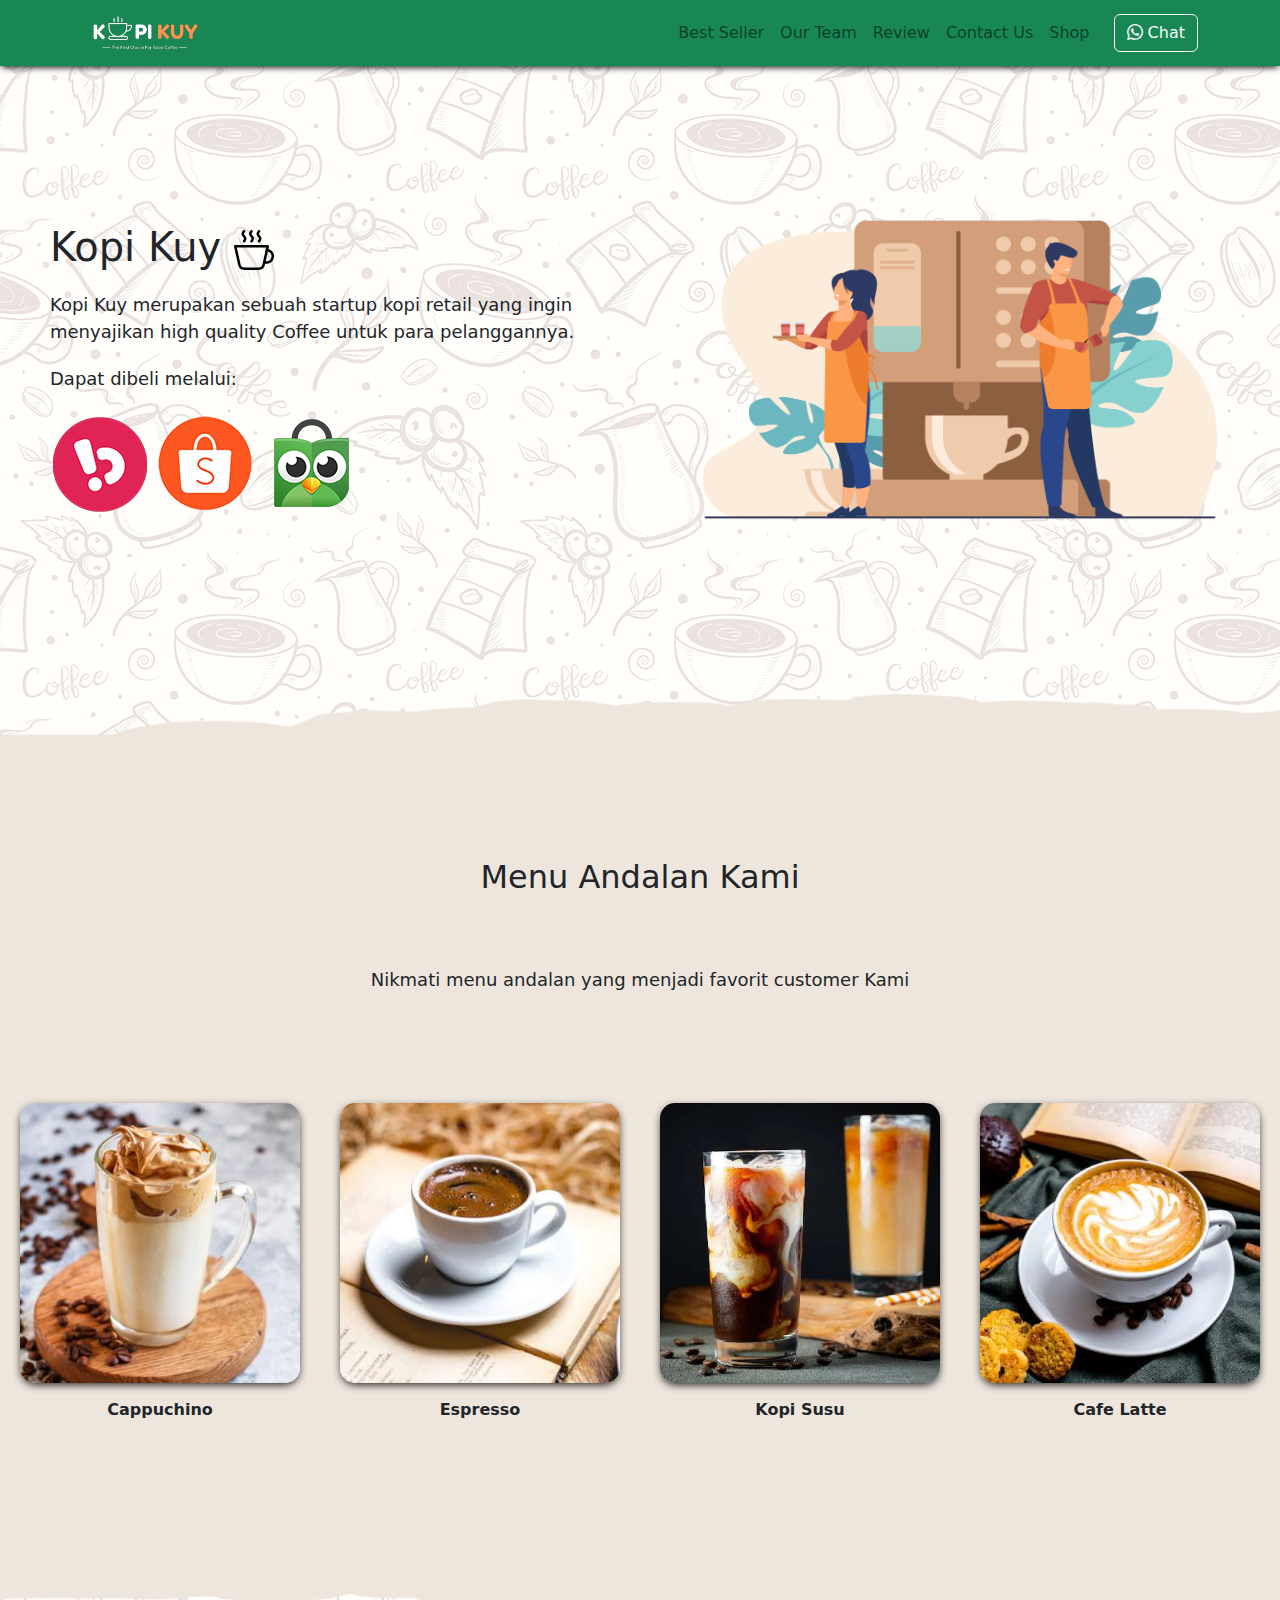
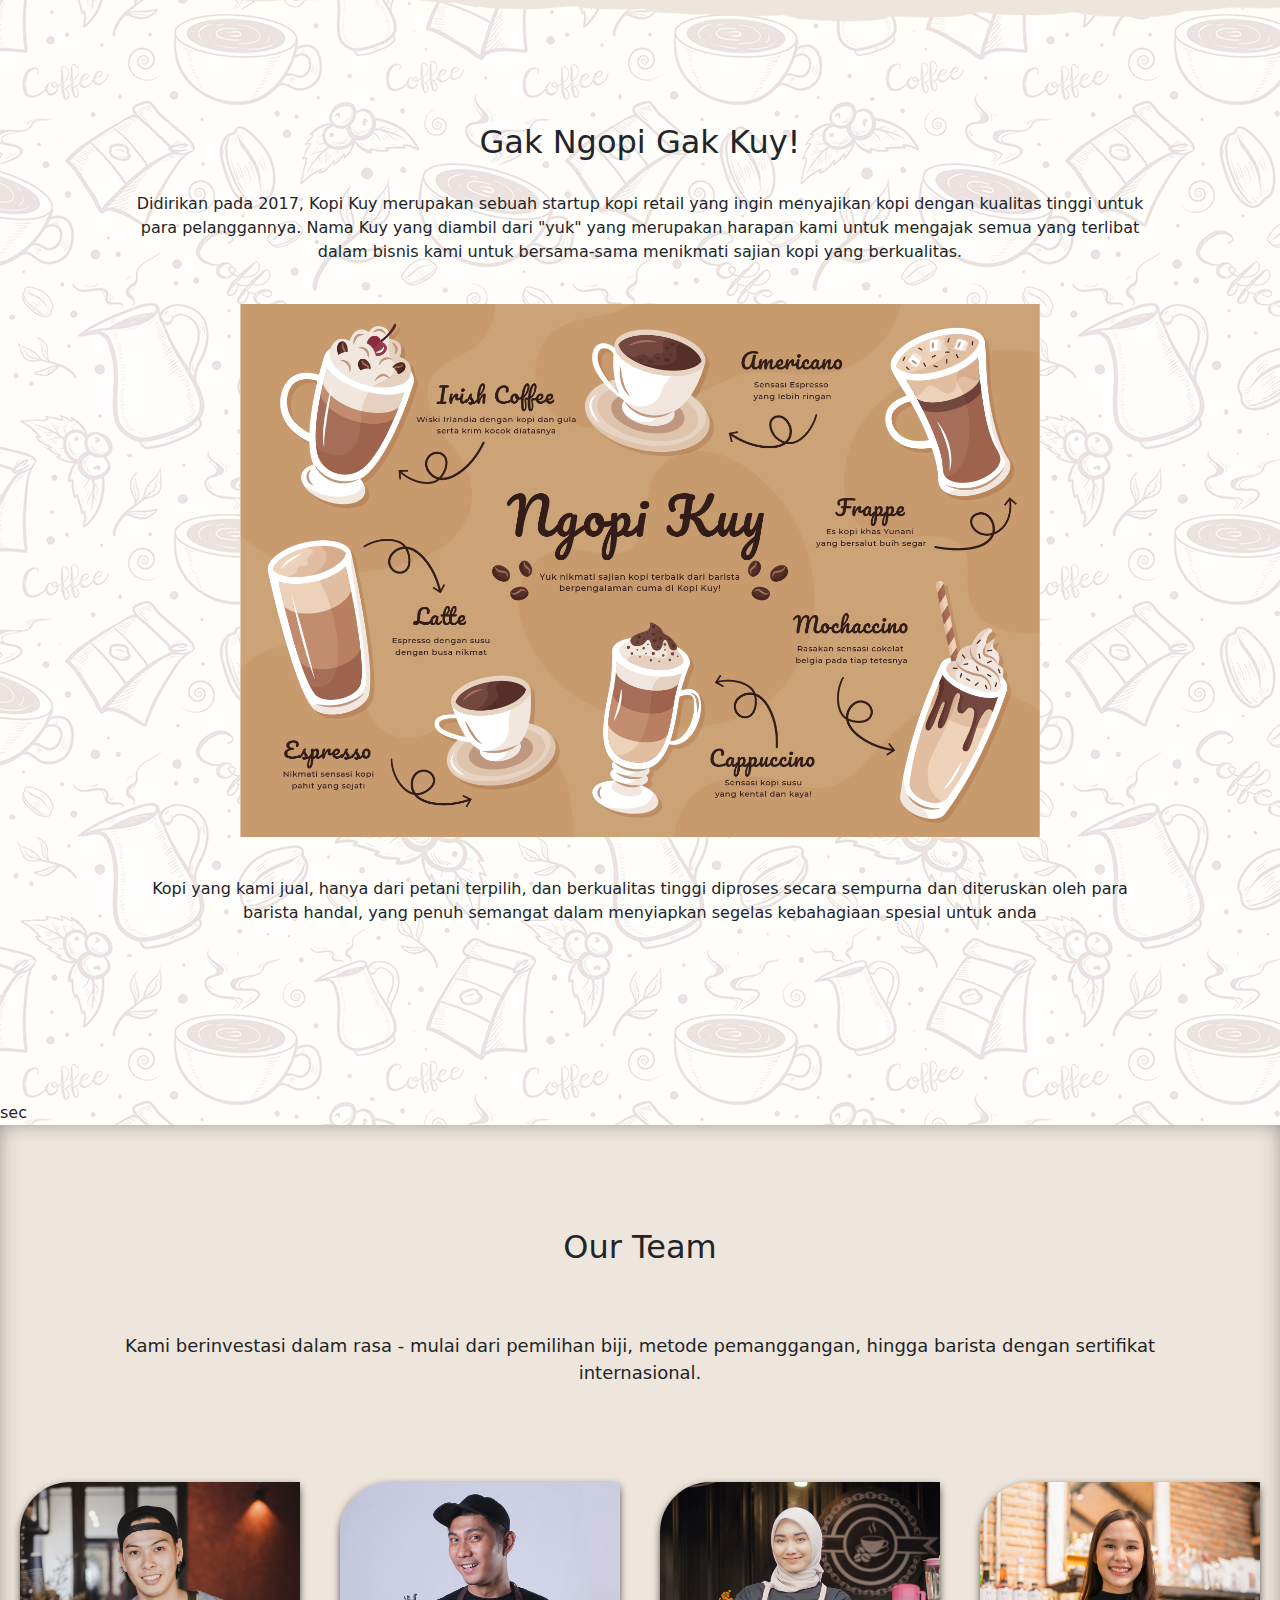
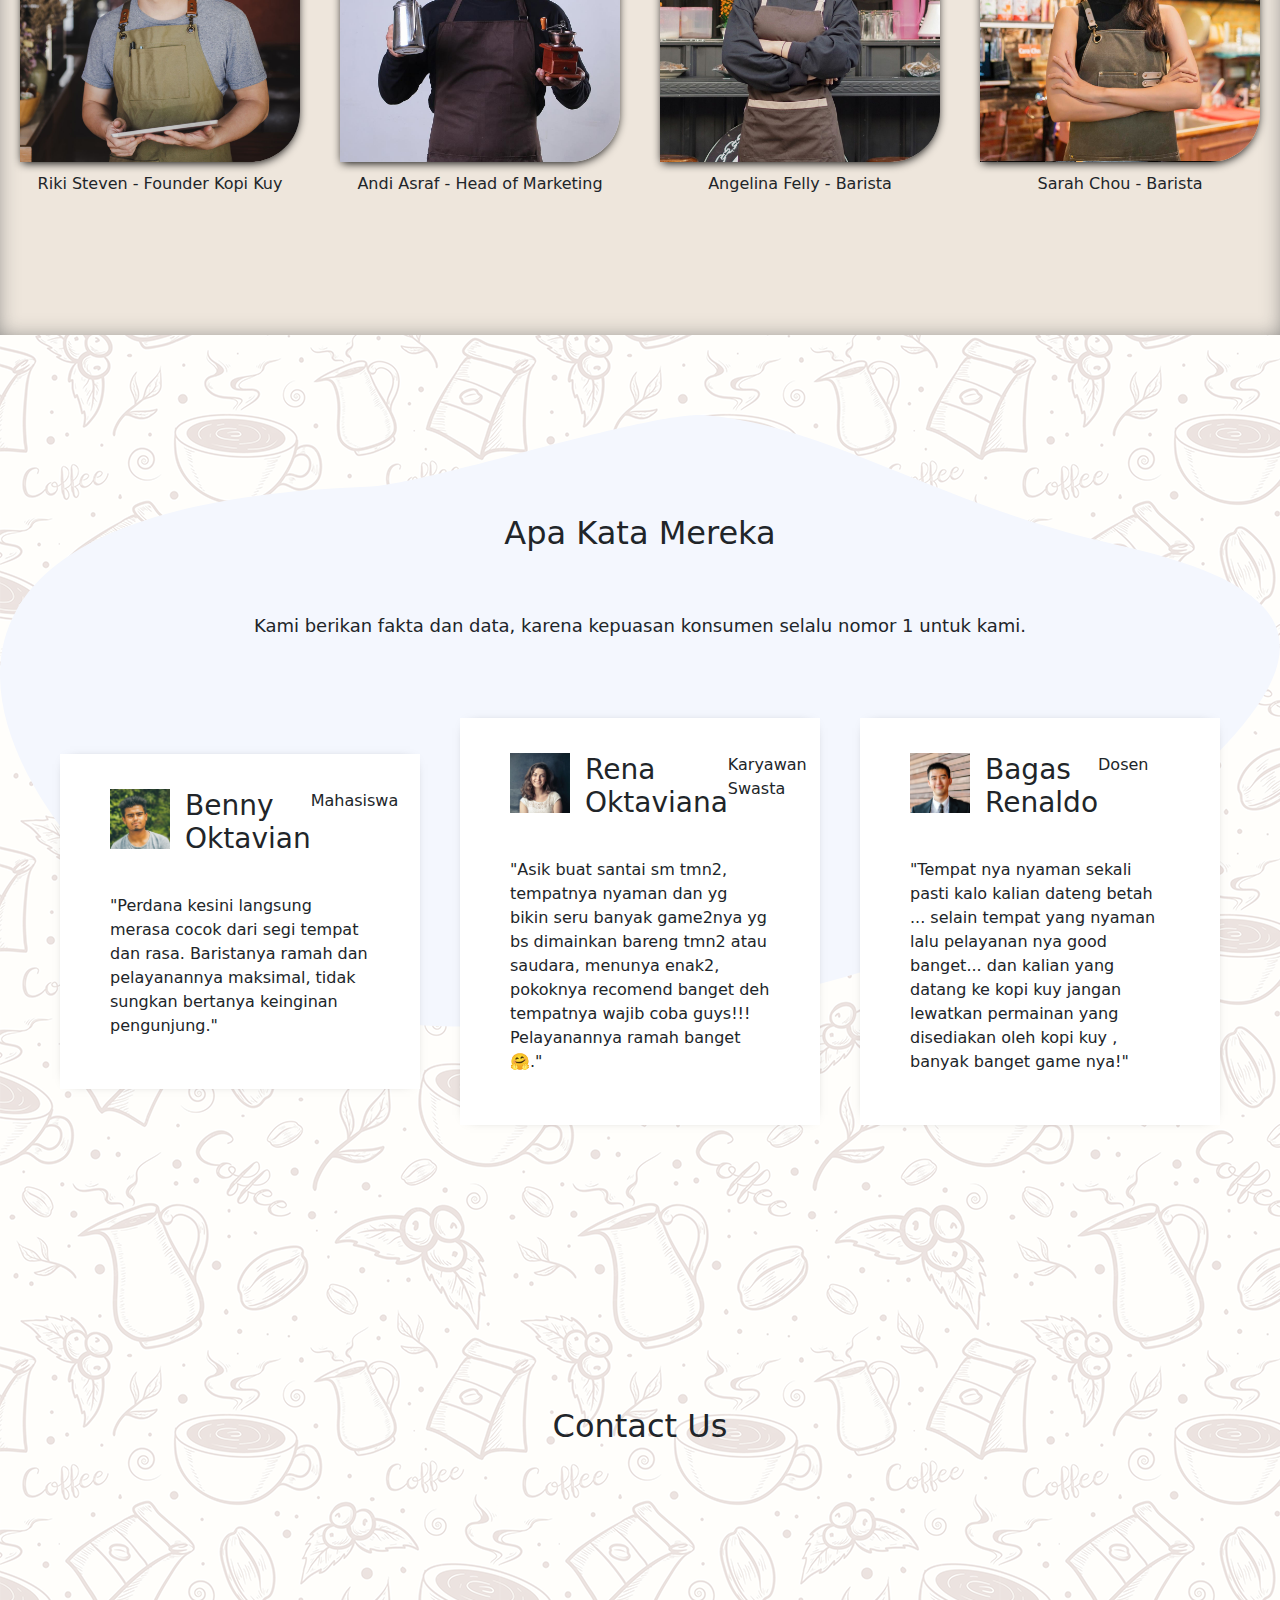
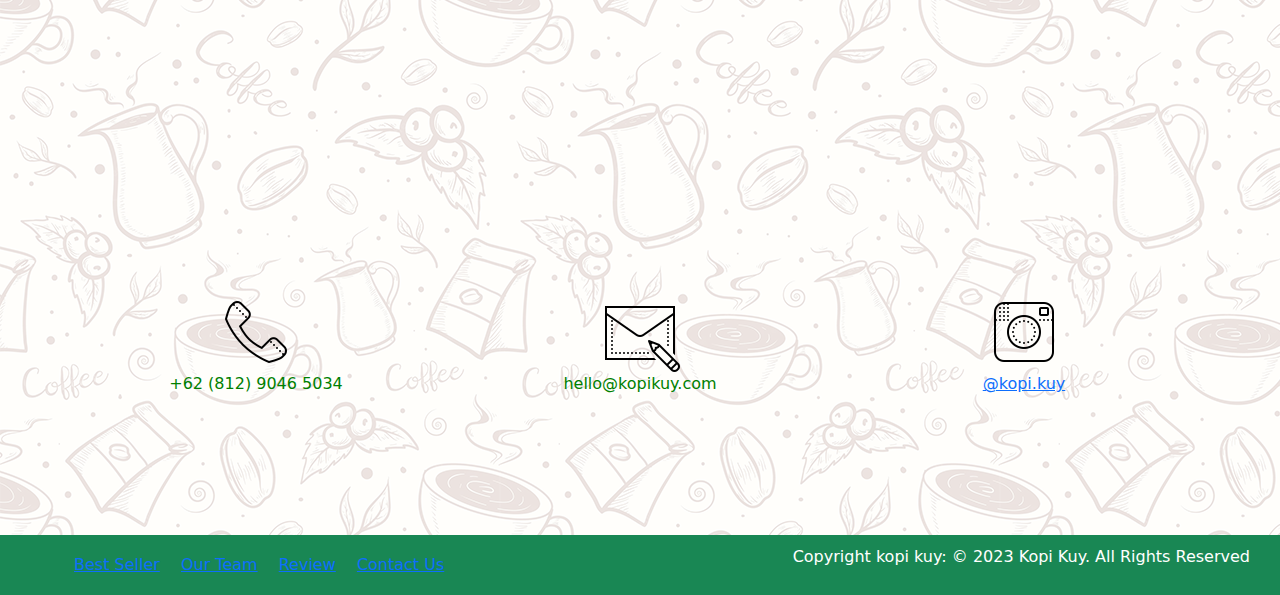
==== index.html @ a67fbbf8 "Add files via upload" ====
<!DOCTYPE html>
<html lang="id">

<head>
    <meta charset="UTF-8">
    <meta http-equiv="X-UA-Compatible" content="IE=edge">
    <meta name="viewport" content="width=device-width, initial-scale=1.0">
    <link rel="shortcut icon" href="images/favicon.ico" type="image/x-icon">
    <title>Website Kopi Kuy</title>
    <link rel="stylesheet" href="css/style.css">
    <link rel="shortcut icon" href="images/favicon.ico" type="image/x-icon">
    <link rel="stylesheet" href="vendor/bootstrap/bootstrap.min.css">
    <link rel="stylesheet" href="vendor/bootstrap/bootstrap-icons.css">
    <script src="vendor/bootstrap/bootstrap.bundle.min.js"></script>
    <script src="js/jquery-3.6.3.min.js"></script>
    <style>
        /* tulis kode CSS internal di bawah sini */
        section {
            min-height: 90vh;
        }

        /* Batas Akhir penulisan kode CSS internal */
    </style>
</head>

<body>
    <nav class="navbar navbar-success bg-success navbar-expand-lg bisadicopy">
        <div class="container">
          <a class="navbar-brand" href="index.html">
            <img src="images/logo/logo_kuy.png" height="40" alt="image">
          </a>
          <button class="navbar-toggler" type="button" data-bs-toggle="collapse" data-bs-target="#navbarNav11" aria-controls="navbarNav11" aria-expanded="false" aria-label="Toggle navigation">
            <span class="navbar-toggler-icon"></span>
          </button>
          <div class="collapse navbar-collapse" id="navbarNav11">
            <ul class="navbar-nav ms-auto">
              <li class="nav-item ">
                <a class="nav-link" href="index.html#best-seller">Best Seller</a>
              </li>
              <li class="nav-item">
                <a class="nav-link" href="index.html#our-team">Our Team</a>
              </li>
              <li class="nav-item">
                <a class="nav-link" href="index.html#review">Review</a>
              </li>
              <li class="nav-item">
                <a class="nav-link" href="index.html#contact-us">Contact Us</a>
              </li>
              <li class="nav-item">
                <a class="nav-link" href="produk.html">Shop</a>
              </li>

            </ul>
            <a class="btn btn-outline-light ms-md-3" href="https://wa.me/6281290465033"><i class="bi bi-whatsapp"></i>  Chat</a>
          </div>
        </div>
      </nav>
  

    <!-- Tulis Kode HTML / <header> Setelah baris di bawah ini (baris 28) -->

       
 <header>
            <div class="kiri">
                <h1>
                   Kopi Kuy  <img src="images/icon/icon_kopi.svg" alt="">
                </h1>
                <p>
                    Kopi Kuy merupakan sebuah startup kopi retail yang ingin menyajikan 
                    high quality Coffee untuk para pelanggannya.
                </p>
                <p>
                    Dapat dibeli melalui:
                </p>
                <div class="olsop">
                    <img src="images/logo/logo_bukalapak.png" alt="">
                    <img src="images/logo/logo_shopee.png" alt="">
                    <img src=" images/logo/logo_tokopedia.png" alt="">

                </div>
            </div>
            <div class="kanan">
                <img src="images/header/header4.png" alt="">
            </div>
               </header>

     <section class="best-seller" id="best-seller">
                <h2>
                    Menu Andalan Kami
                </h2>
                <p>
                    Nikmati menu andalan yang menjadi favorit customer Kami
                </p>
                <div class="produk">
                    <img src="images/produk/product_capuchino.jpg" alt="">
                    <p>Cappuchino</p>
                </div>
                <div class="produk">
                    <img src="images/produk/product_espresso.jpg" alt="">
                    <p>Espresso</p>
                </div>
                <div class="produk">
                    <img src="images/produk/product_kopi_susu.jpg" alt="">
                    <p>Kopi Susu</p>
                </div>
                <div class="produk">
                    <img src="images/produk/product_latte.jpg" alt="">
                    <p>Cafe Latte</p>
                </div>
            </section>
        
            <section class="about-us" id="about-us">
                <h2>
                    Gak Ngopi Gak Kuy!
                </h2>
                <p>Didirikan pada 2017, Kopi Kuy merupakan sebuah startup kopi retail 
                    yang ingin menyajikan kopi dengan kualitas tinggi untuk para pelanggannya. 
                    Nama Kuy yang diambil dari "yuk" yang merupakan harapan kami untuk mengajak semua 
                    yang terlibat dalam bisnis kami untuk bersama-sama menikmati sajian kopi yang berkualitas.
                

                </p>
                <img src="images/about-us/aset_kopi_jumbo.png" alt="">
                <p> Kopi yang kami jual, hanya dari petani terpilih, dan berkualitas tinggi diproses 
                    secara sempurna dan diteruskan oleh para barista handal, yang penuh semangat 
                    dalam menyiapkan segelas kebahagiaan spesial untuk anda
                </p>
            </section>
        sec
            <section class="our-team" id="our-team">
                <h2>Our Team</h2>
                <p>Kami berinvestasi dalam rasa - mulai dari pemilihan biji, metode pemanggangan, 
                    hingga barista dengan sertifikat internasional.
                </p>
                
                <div class="team">
                    <img src="images/team/team1.jpg" alt="">
                    <p>
                        Riki Steven - Founder Kopi Kuy
                    </p>
                </div>
                <div class="team">
                    <img src="images/team/team2.jpg" alt="">
                    <p>Andi Asraf - Head of Marketing</p>
                </div>
                <div class="team">
                    <img src="images/team/team3.jpg" alt="">
                    <p>Angelina Felly - Barista</p>
                </div>
                <div class="team">
                    <img src="images/team/team4.jpg" alt="">
                    <p>Sarah Chou - Barista</p>
                </div>
            </section>
            <section class="review" id="review">
                <h2>Apa Kata Mereka</h2>
                <p>
                    Kami berikan fakta dan data, karena kepuasan konsumen selalu nomor 1 untuk kami.
                </p>
                <div class="testimoni">
                    <img src="images/customer/customer1.jpg" alt="">
               
                    <div class="profile">
                    <h3>Benny Oktavian
                    </h3>
                    <p>Mahasiswa </p>
                   
                </div>
                <p>
                    "Perdana kesini langsung merasa cocok dari segi tempat dan rasa. 
                    Baristanya ramah dan pelayanannya maksimal, tidak sungkan bertanya keinginan pengunjung."
                </p>
            </div>
                <div class="testimoni">
                    <img src="images/customer/customer2.jpg" alt="">
                <div class="profile">
                    <h3>Rena Oktaviana
                    </h3>
                    <p> Karyawan Swasta</p>

                </div>
                <p>
                    "Asik buat santai sm tmn2, tempatnya nyaman dan yg bikin seru banyak game2nya yg bs dimainkan bareng tmn2 atau saudara, 
                    menunya enak2, pokoknya recomend banget deh tempatnya wajib coba guys!!! Pelayanannya ramah banget 🤗."
                </p>
                </div>
                <div class="testimoni">
                    <img src="images/customer/customer3.jpg" alt="">
               
                    <div class="profile">
                    <h3>Bagas Renaldo
                     </h3>
                     <p>   Dosen</p>
                    
                </div>
                <p>
                    "Tempat nya nyaman sekali pasti kalo kalian dateng betah ... 
                    selain tempat yang nyaman lalu pelayanan nya good banget...
                    dan kalian yang datang ke kopi kuy jangan lewatkan permainan yang disediakan oleh kopi kuy , 
                    banyak banget game nya!"
                </p>
                </div>
            </section>
        
            <section class="contact-us" id="contact-us">
                <h2>Contact Us</h2>
                
            <iframe src="https://www.google.com/maps/embed?pb=!1m14!1m8!1m3!1d7932.741866032694!2d106.668581!3d-6.214715!3m2!1i1024!2i768!4f13.1!3m3!1m2!1s0x2e69f9912c7f297b%3A0xe5a3a671dae861ab!2sKopi%20kuy!5e0!3m2!1sid!2sid!4v1680617229460!5m2!1sid!2sid" allowfullscreen="" loading="lazy" referrerpolicy="no-referrer-when-downgrade"></iframe>
            <div class="kontak">
           <a href="tel:+6281290465034">
            <img src="images/icon/icon_phone.png" alt=""></a>
            <p>+62 (812) 9046 5034</p>
            </div>
            <div class="kontak">   
                <a href="mailto:hello@kopikuy.com">
                <img src="images/icon/icon_mail.png" alt="">
            </a>
            <p>hello@kopikuy.com
            </p>
            </div> 
            <div class="kontak">
                <a href="https://www.instagram.com/kopi.kuy">
                    <img src="images/icon/icon_instagram.png" alt="">
                    <p> @kopi.kuy </p>
            </div>
            </section>
        
            <footer>
                <div class="navigasi">
                    <a href="#best-seller">Best Seller</a>
                    <a href="#our-team">Our Team</a>
                    <a href="#review">Review</a>
                    <a href="#contact-us">Contact Us</a>
               </div>
                <p>Copyright kopi kuy: © 2023 Kopi Kuy. All Rights Reserved</p>
            </footer>
        </body>
        </html>

    <!--
        Kode HTML tidak boleh lewat dari batas ini
        Pastikan setiap section di tutup
        misalnya kode <section class="best-seller"> harus ada
        di bawah kode </header> (perhatikan ada garis miringnya
        dan setiap section harus setelah kode </section>
        jangan menulis <section> di dalam <section>
    -->
</body>

</html>
---- css/style.css ----
/* Kode * di bawah ini untuk mereset tampilan setiap web browser supaya seragam */

* {
   box-sizing: border-box;
   margin: 0;
   padding: 0;
}

html {
   /* scroll-behavior: smooth agar scroll ketika klik pada navigasi menjadi halus */
   scroll-behavior: smooth;
}

/* 
Kode di bawah ini untuk mengatur nav sampai footer agar memiliki tampilan flexibel
selengkapnya akan di bahas di hari ke 3
*/

nav,
header,
section,
footer {
   /* 
      display: flex memiliki pengaturan yang dapat mengatur agar elemen
      di dalamnya memiliki ukuran yang fleksibel
      digunakan saat ada elemen yang isinya lebih dari satu kolom
   */
   display: flex;
   /* 
      align-items: center mengatur elemen di dalamnya rata tengah vertikal
   */
   align-items: center;

   /* 
      justify-content: center mengatur elemen di dalamnya rata tengah horizontal
   */
   justify-content: center;

   /* 
      flex-wrap: wrap mengatur agar jika lebar elemen berlebih, maka elemen
      akan otomatis diletakan di baris baru (tidak dipaksakan di satu baris)
   */
   flex-wrap: wrap;
}



/* 
Kode @font-face untuk menginstall font ke dalam Website 
src adalah untuk lokasi fontnya, font dapat di cari di website https://fonts.google.com/
dengan memberi nama family, maka kita mendaftarkan font tersebut ke dalam website
*/

@font-face {
   src: url(../fonts/poppins.woff2);
   font-family: 'Poppins';
}

body {
   /* 
   mendaftarkan semua teks pada body menjadi family Poppins 
   kenapa pada body? karena elemen body membungkus semua elemen dari nav section sampai footer
   */
   font-family: 'Poppins';
}

/*
Misalnya ada font dari google yang bernama Irish Grover yang berada di:
https://fonts.gstatic.com/s/irishgrover/v23/buExpoi6YtLz2QW7LA4flVgv__RP.woff2

maka bisa coba copy kode berikut untuk menginstall font tadi:

@font-face {
  font-family: 'Irish Grover';
  font-style: normal;
  font-weight: 400;
  src: url(https://fonts.gstatic.com/s/irishgrover/v23/buExpoi6YtLz2QW7LA4flVgv__RP.woff2) format('woff2');
}

Jika kode di atas sudah di copy
Nanti pada element yang ingin menggunakan font Irish Grover Tadi, tinggal diganti font-familynya
misal mau mengganti h1 dan h2 maka kodenya sebagai berikut:

h1,h2 {
   font-family: 'Irish Grover';
}

*/


a {
   /* menghilangkan garis bawah pada link */
   text-decoration: none;

   /* 
   color: adalah untuk mengganti warna tulisan.
   color:unset digunakan pada a untuk menghilangkan warna bawaan pada link (biasanya warna biru) 
   */
   color: unset;
}

h2 {
   /* mengatur ukuran huruf ke 34 pixel */
   font-size: 34px;
}

h3 {
   /* mengatur ukuran huruf ke 1.2rem */
   font-size: 1.2rem;
}

h1,
h2,
h3 {
   /* mengatur tebal huruf bisa bold, normal*/
   font-weight: bold;
}

img {
   /* 
      kode max-width artinya lebar maksimal
      mengatur agar semua elemen img memiliki lebar maksimal 100% agar
      besar gambar tidak melebihi layar ataupun elemen pembungkus
   */
   max-width: 100%;
}

/* Navigasi */

nav {
   /* 
   background-color mengatur warna latar belakang 
   untuk pengguna hp, pergantian warna tidak bisa seperti vs code
   hanya dapat menggunakan warna bahasa inggris seperti: red, green, brown, purple dsb
   untuk pengguna vscode silahkan arahkan mouse ke kotak warna di bawah
   untuk mengganti warna sesuai keinginan
   */
   background-color: #198754;

   /* box-shadow membuat efek bayangan */
   box-shadow: 0 3px 7px -2px #000;

   /* width mengatur lebar elemen. 100% agar lebarnya full dari kiri sampai kanan layar */
   width: 100%;

   /* 
   padding digunakan untuk memberi jarak ke dalam. 
   efeknya bila digunakan pada elemen yang memiliki warna latar akan membuat elemen tersebut 'gemuk'
   padding-top artinya jarak ke atas, nilai padding dapat berupa
   padding-top, padding-bottom, padding-left, padding-right
   */
   padding-top: 10px;
   padding-bottom: 10px;

   /* 
   position mengatur posisi elemen, position:fixed supaya elemen nav akan ikut menempel di atas layar
   saat kita scroll ke bawah. Jika ingin navigasi gak nempel, bisa menggunakan position:static;
   */
   position: fixed;

   /* Nilai z-index semakin besar, maka elemen akan semakin di depan */
   z-index: 500;
}

img.logo {
   /* height mengatur tinggi elemen */
   height: 40px;
   /* penjelasan margin mirip dengan padding, fungsinya untuk memberi jarak pada elemen */
   margin-left: 20px;
}

div.navigasi {
   margin-left: auto;
   margin-right: 15px;
}

nav a {
   color: #fff;
   padding-left: 8px;
   padding-right: 8px;
}

a.shop {
   margin-right: 100px;
}

a.chat {
   margin-right: 30px;
   background-color: rgb(8, 69, 8);
   color: #fff;
   padding-top: 5px;
   padding-right: 15px;
   padding-bottom: 5px;
   padding-left: 15px;
   border-radius: 10px;
}


/* 
   PERHATIKAN bahwa dalam mengatur elemen, nama elemen langsung ditulis
   sedangkan untuk mengatur class, dibutuhkan tanda titik (.) terlebih dulu
   img {} berarti seluruh elemen dengan tag img (<img src="....">), 
   sedangkan .img artinya hanya elemen dengan class img (<img class="img" src="...">) 
*/


/* HEADER */


header,
section {
   /*
    padding mengatur jarak ke dalam
    pada padding dan margin ditambahkan top / right / bottom / top 
    untuk mengatur jarak masing-masing 
   */
   padding-top: 80px;
   padding-bottom: 80px;

   /* margin mengatur jarak ke luar */
   margin-bottom: 80px;
}

/* penulisan CSS dapat digabung dengan beberapa elemen */
header div.kiri,
header div.kanan {
   /* width mengatur lebar elemen. 50% artinya setengah ukuran elemen pembungkus */
   width: 50%;
   padding: 50px;
}

header h1 {
   margin-bottom: 20px;
}

header p {
   /* font-size digunakan untuk mengatur ukuran huruf */
   font-size: 18px;
   margin-bottom: 20px;
}

div.olshop img {
   width: 40px;
   /* aspect-ratio:1 agar tinggi menyesuaikan width */
   aspect-ratio: 1;
   margin-right: 10px;
}

/* Best Seller */

section.best-seller {
   position: relative;

   /* background-color mengatur warna latar belakang elemen */
   background-color: #EEE6DC;

   /* text-align mengatur rata tulisan, bisa bernilai: left, right, center, justify */
   text-align: center;
}

/* 
terkait position, after, dan before memerlukan pemahaman mendalam
terkait layout pada CSS untuk dapat memahami secara penuh 
*/

section.best-seller::before,
section.best-seller::after {
   position: absolute;
   content: "";
   width: 100%;
   height: 76px;

   /* background-image untuk menambahkan gambar sebagai background */
   background-image: url(../images/background/garis-atas.png);

   /*background-size agar gambar latar menyesuaikan tinggi / lebar elemen */
   background-size: cover;

   top: -60px;
   left: 0;
}

section.best-seller::after {
   height: 60px;
   background-image: url(../images/background/garis-bawah.png);
   top: unset;
   bottom: -60px;
}

section.best-seller h2 {
   margin-bottom: 20px;
   width: 100%;
}

/* 
Penulisan section.best-seller > p berarti mengatur elemen p yang langsung
di bungkus oleh elemen <section class="best-seller">
aturan ini tidak berlaku untuk elemen <p> yang ada di dalam <div class="produk">
*/

section.best-seller>p {
   font-size: 18px;
   margin-bottom: 40px;
   width: 100%;
}

div.produk {
   /* 
      Penulisan padding dan margin seperti padding:20px ini penulisan singkat 
      yang berarti top, right, bottom, left nilainya sama, yaitu 20px 
   */
   padding: 20px;
   width: 25%;
}

div.produk img {
   /* transition membuat animasi transisi dari perubahan style, 0.3s berarti 0.3 detik */
   transition: all 0.3s ease;

   /* border-radius  Membuat sudut membulat */
   border-radius: 15px;

   /* box-shadow membuat efek bayangan */
   box-shadow: 0 3px 10px -2px #000;
}

/*

kode div.produk img:hover akan dijalankan saat mouse ada di atas elemen <img> yang ada
di dalam <div class="produk"> 
karena ada efek transition pada div.produk img 
maka akan menghasilkan efek animasi yang smooth

*/
div.produk img:hover {

   /* membuat transformasi, bisa berupa scale(1.05), rotate(180deg), translateY(-50px), dsb */
   transform: scale(0.9);
   border-radius: 50%;
}

div.produk p {
   margin-top: 15px;
   font-weight: bold;
}



/* About US */

section.about-us {
   /* max-width: 80%; mengatur lebar maksimal elemen tidak boleh melebihi 80% layar */
   max-width: 80%;

   /* margin-left dan margin-right auto akan membuat posisi elemen berada di tengah */
   margin-left: auto;
   margin-right: auto;
   text-align: center;
}

section.about-us h2 {
   margin-bottom: 30px;
   width: 100%;
}

section.about-us img {
   /* 
      Penulisan width: 800px dan max-width: 100% mengatur agar
      elemen memiliki lebar 800px namun tidak boleh melebihi 100% ukuran layar
   */
   width: 800px;
   max-width: 100%;
   margin: auto;
}

/*
section.about-us p:nth-child(2) berarti mengatur elemen ke 2 dengan jenis <p>
yang ada di dalam <section class="about-us">
*/

section.about-us p:nth-child(2) {
   margin-bottom: 40px;
}

section.about-us p:nth-child(4) {
   margin-top: 40px;
}


/* OUR TEAM */

section.our-team {
   background-color: #EEE6DC;
   box-shadow: inset 0px 0px 23px -6px #707070;
   text-align: center;
}

section.our-team h2 {
   margin-bottom: 20px;
   width: 100%;
}

section.our-team>p {
   margin-bottom: 30px;
   font-size: 18px;
   width: 800px;
   max-width: 90%;
   margin-left: auto;
   margin-right: auto;
   width: 100%;
}

div.team {
   width: 25%;
   padding: 20px;
}

div.team img {
   width: 100%;
   aspect-ratio: 1/1;
   object-fit: cover;
   box-shadow: 0 3px 10px -2px #000;
   border-radius: 50px 0px 50px 0px;
   margin-bottom: 10px;
}


/* REVIEW */

section.review {
   background-image: url(../images/background/bg-review.svg);
   /* 
      background-size: contain;
      membuat gambar latar belakang tidak terpotong
   */
   background-size: contain;

   /* 
      background-repeat: no-repeat;
      membuat gambar latar belakang tidak diulang (duplikat)
   */
   background-repeat: no-repeat;
   padding-left: 40px;
   padding-right: 40px;
   justify-content: space-around;
   /* align-items: stretch; membuat tinggi elemen di dalam .review .baris seragam */
   text-align: center;
}

section.review h2 {
   margin-bottom: 20px;
   width: 100%;
}

section.review>p {
   margin-bottom: 40px;
   font-size: 18px;
   width: 100%;
}

div.testimoni {
   width: 30%;
   display: flex;
   flex-wrap: wrap;
   padding: 35px 50px;
   box-shadow: 0px 0px 12px -10px #000;
   background-color: #fff;
}

div.testimoni img {
   width: 60px;
   height: 60px;
   margin-right: 15px;
   object-fit: cover;
}

div.profile {
   text-align: left;
   display: flex;
   margin-bottom: 30px;
   width: calc(100% - 75px);
}

div.profile p {
   width: 100%;
   text-align: left;
}

div.testimoni>p {
   width: 100%;
   text-align: left;
}


/* CONTACT US */
section.contact-us {
   margin-bottom: 20px;
}

section.contact-us iframe {
   width: 100%;
   height: 300px;
   border: 0;
}

div.kontak {
   width: 30%;
   /* color mengatur warna tulisan */
   color: green;
   text-align: center;
   margin-top: 50px;
}


/* FOOTER */

footer {
   background-color: #198754;
   padding-top: 15px;
   padding-bottom: 15px;
   color: #fff;
   padding-right: 40px;
   padding-left: 40px;
}

footer div.navigasi {
   margin-left: 20px;
   margin-right: auto;
}

footer div.navigasi a {
   padding: 8px;
}

/* UNTUK kode RESPONSIF hari ke 3 tulis DI BAWAH sini */
@media (max-width:600px) {
   .navigasi {
      display: none;
   }

   a.shop {
      margin-right: 10px;
      margin-left: auto;
   }

   header div.kiri,
   header div.kanan {
      width: 100%;
      padding: 20px;
      text-align: center;
   }

   div.produk,
   div.team,
   div.kontak {
      width: 50%;
   }

   div.testimoni {
      width: 100%;
      margin-bottom: 20px;
   }
}


/* Kode CSS Selesai di sini */
body {
   background-image: url(../images/background/bgkopi.png);
}
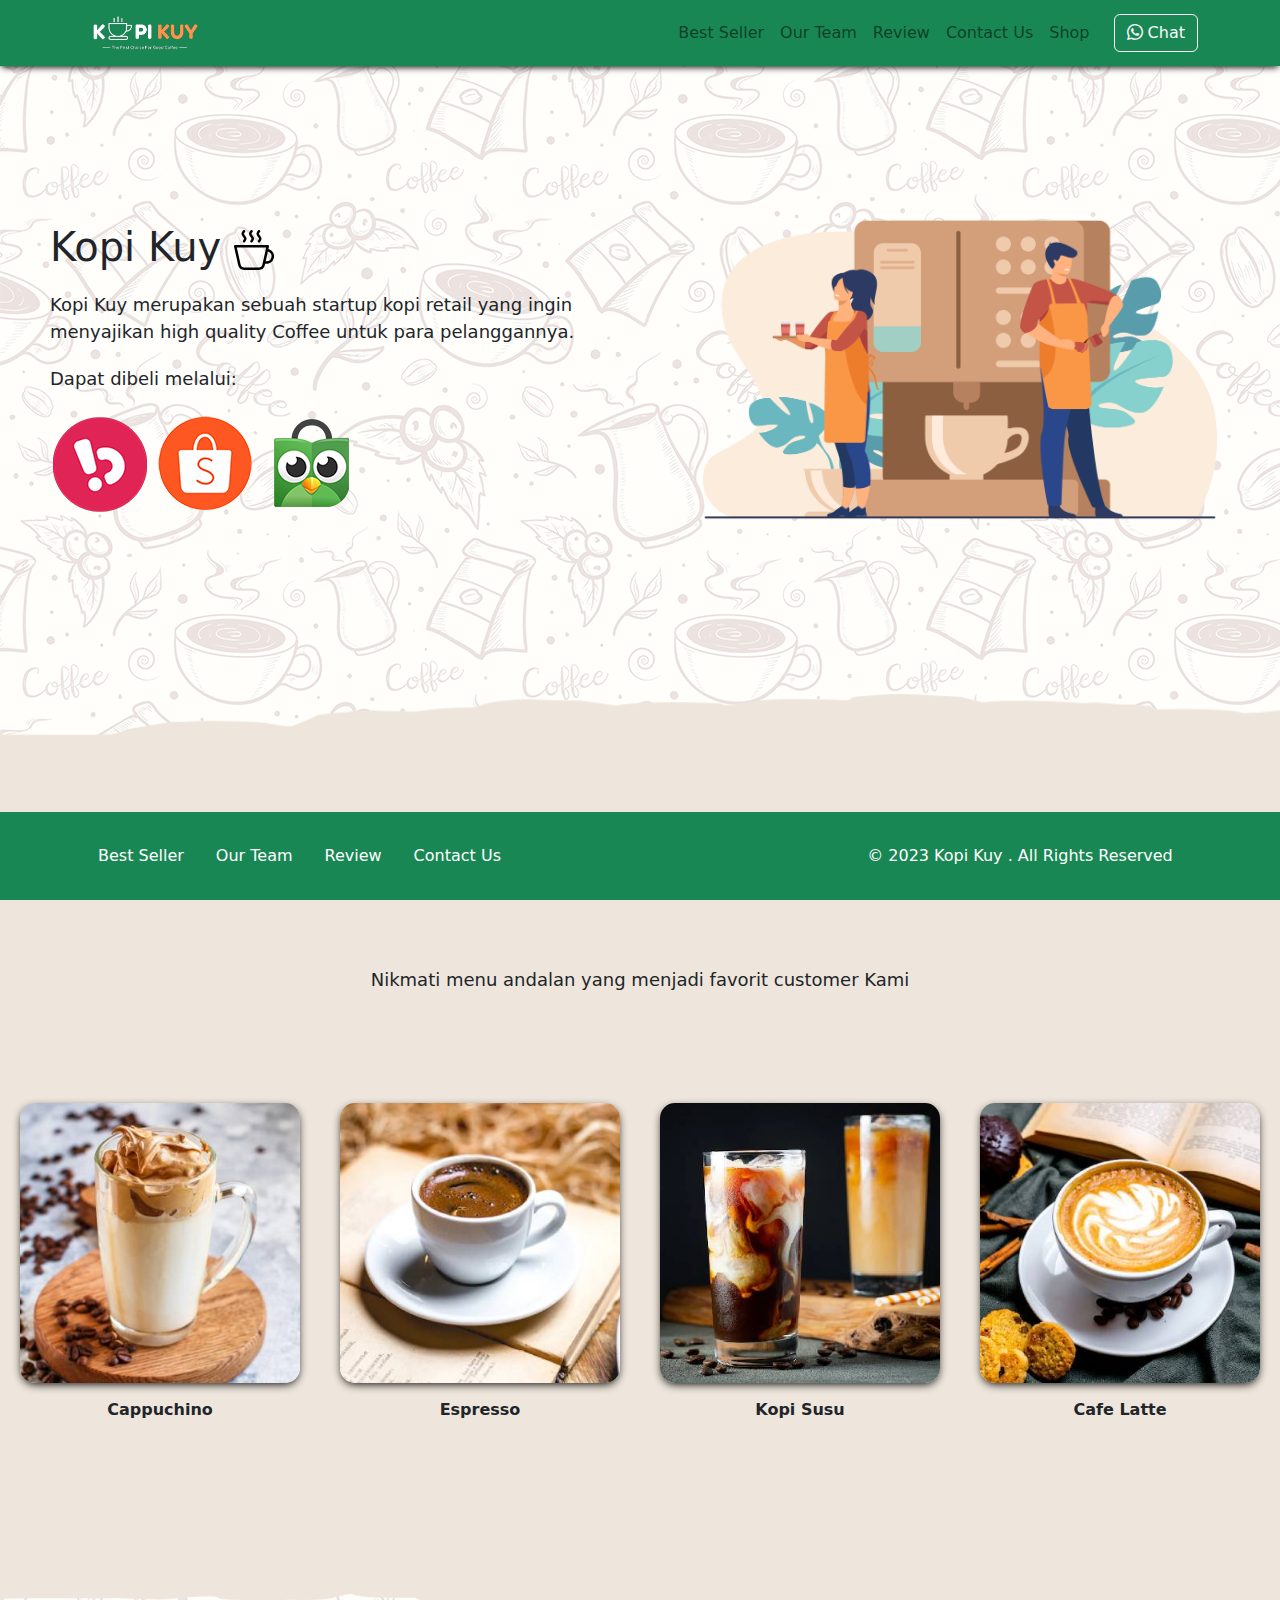
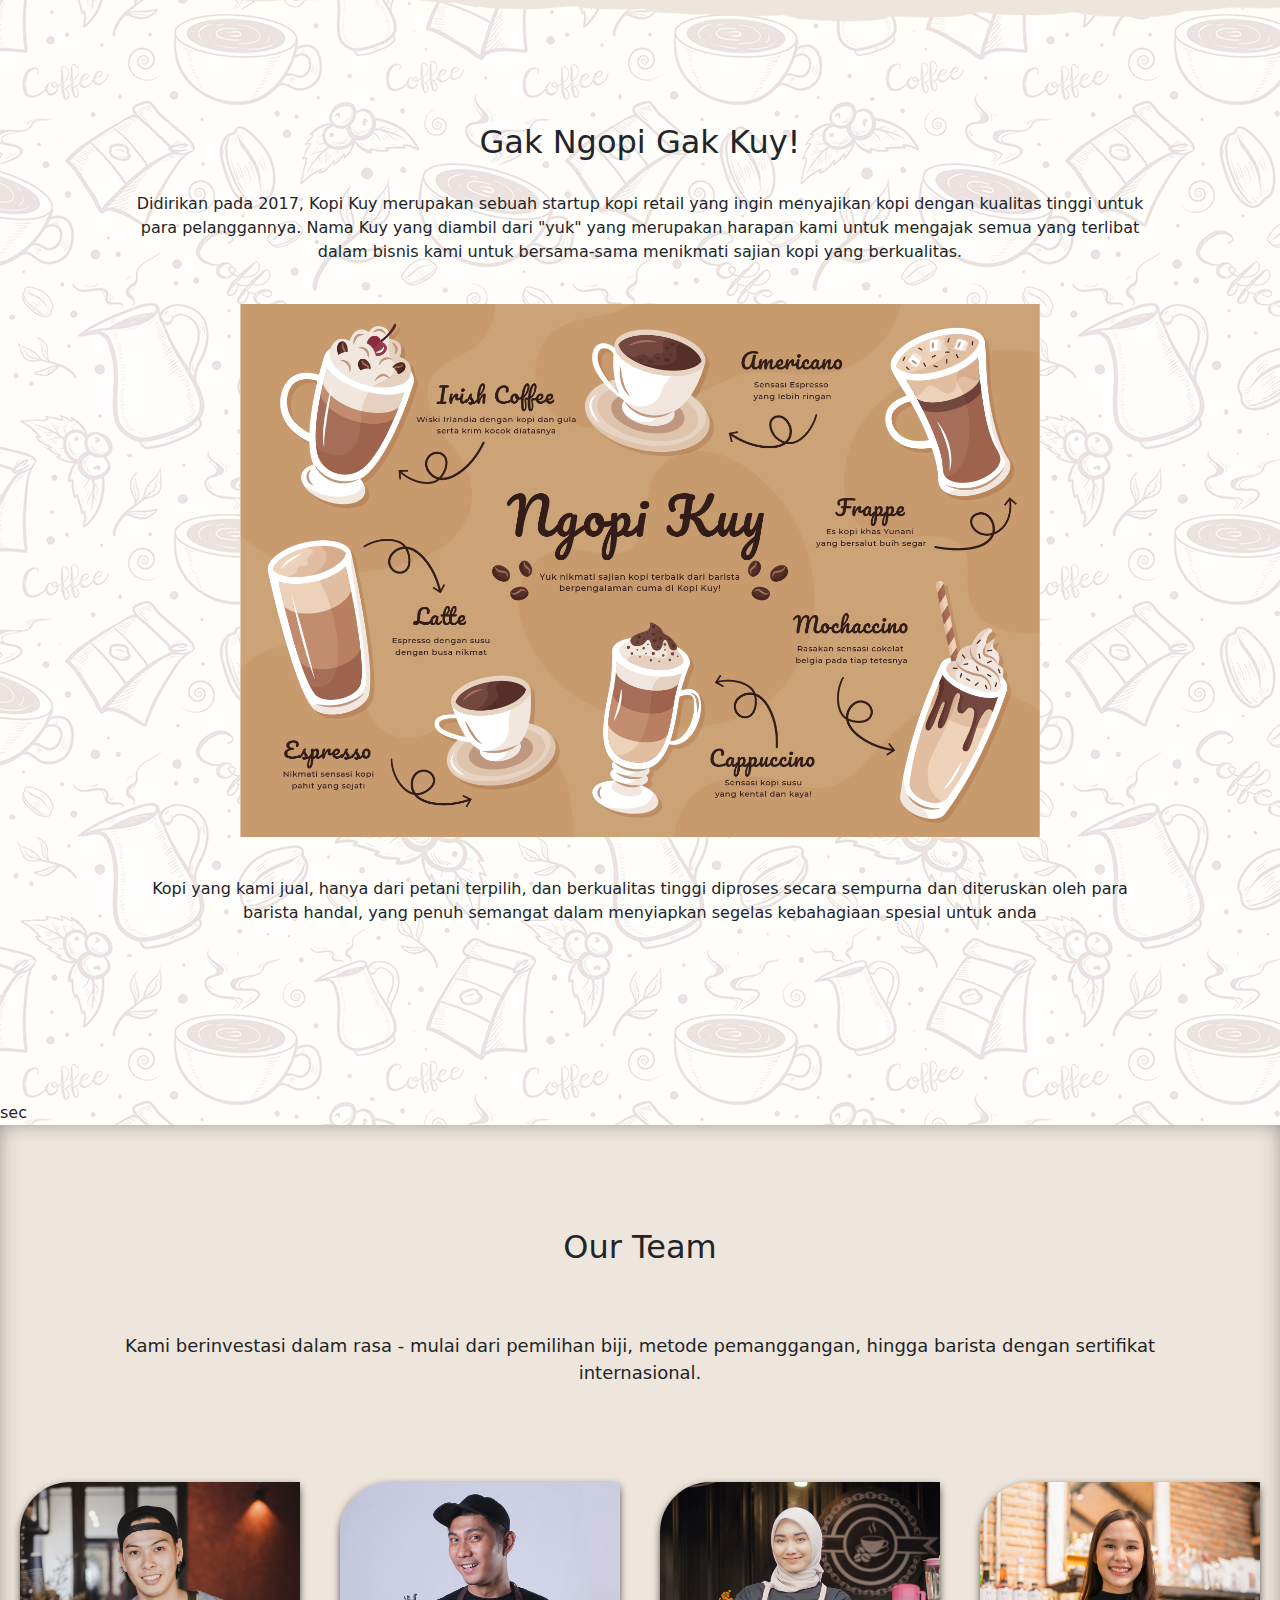
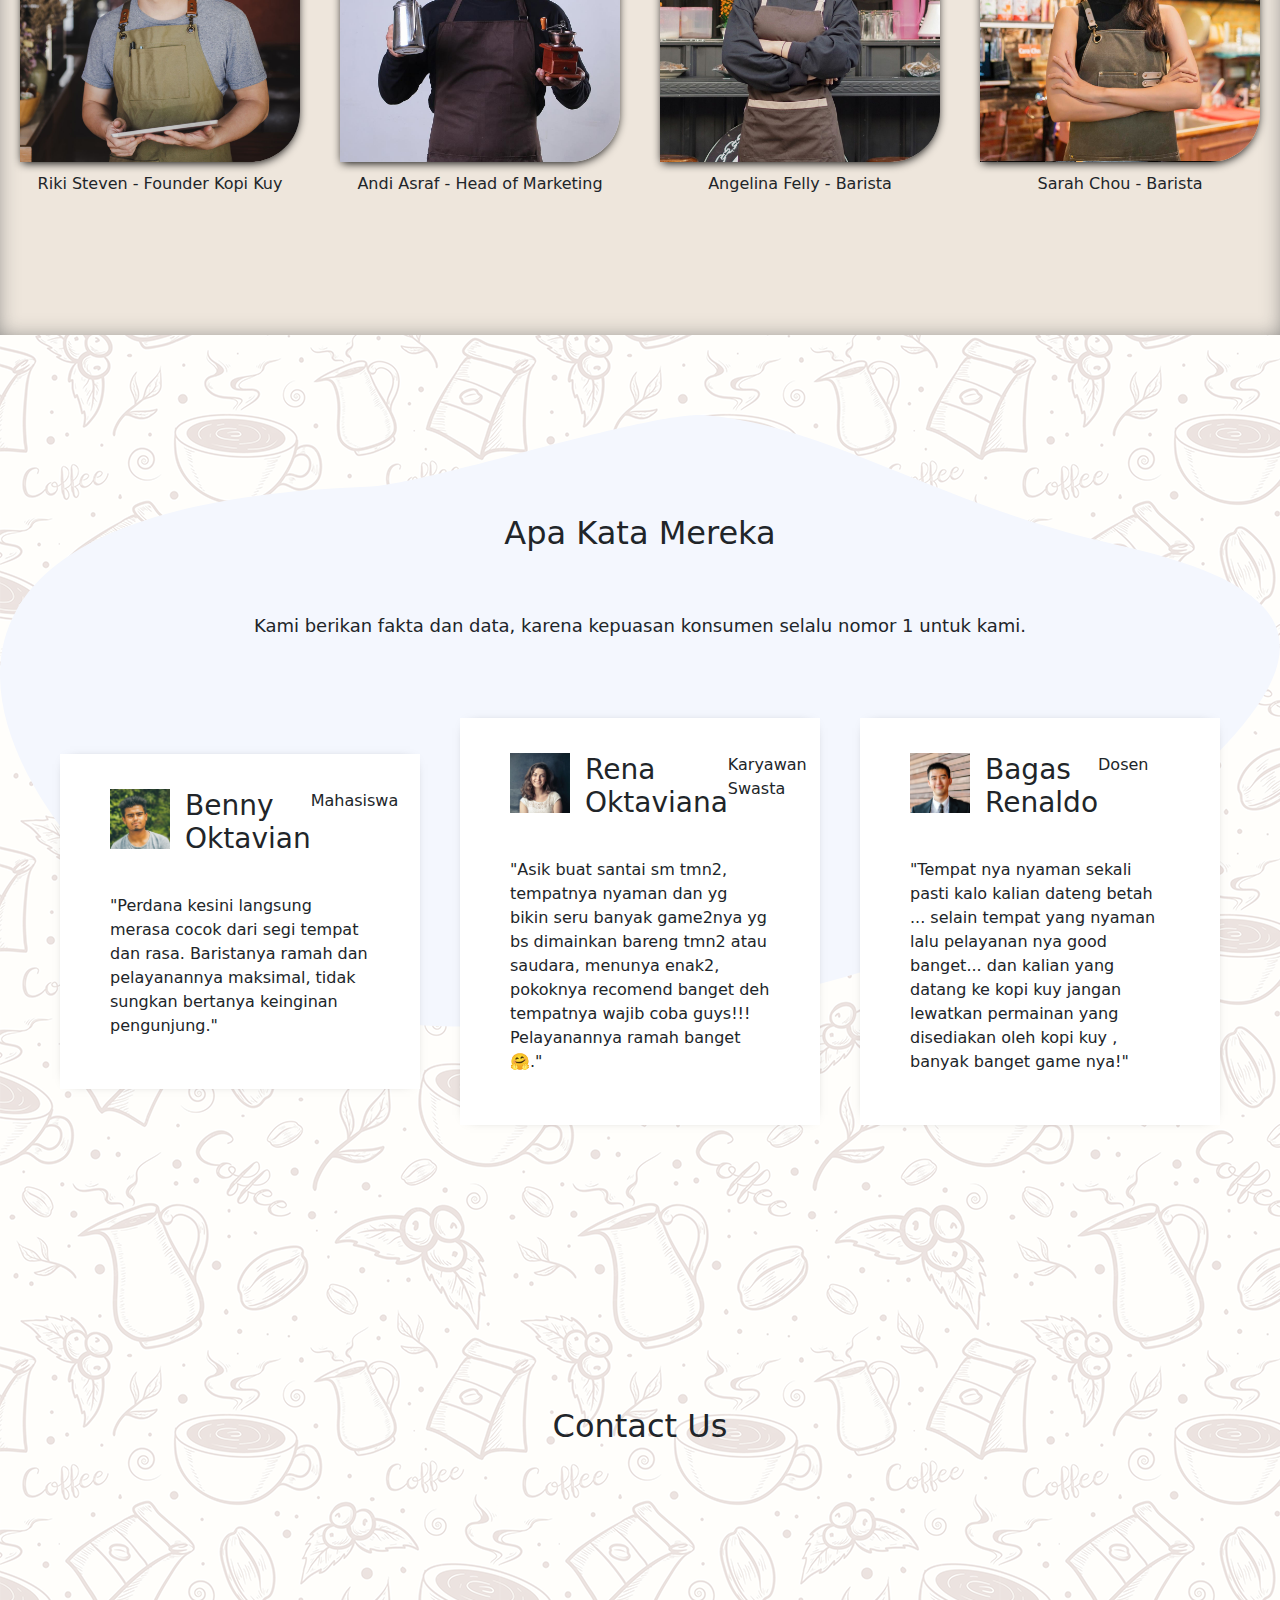
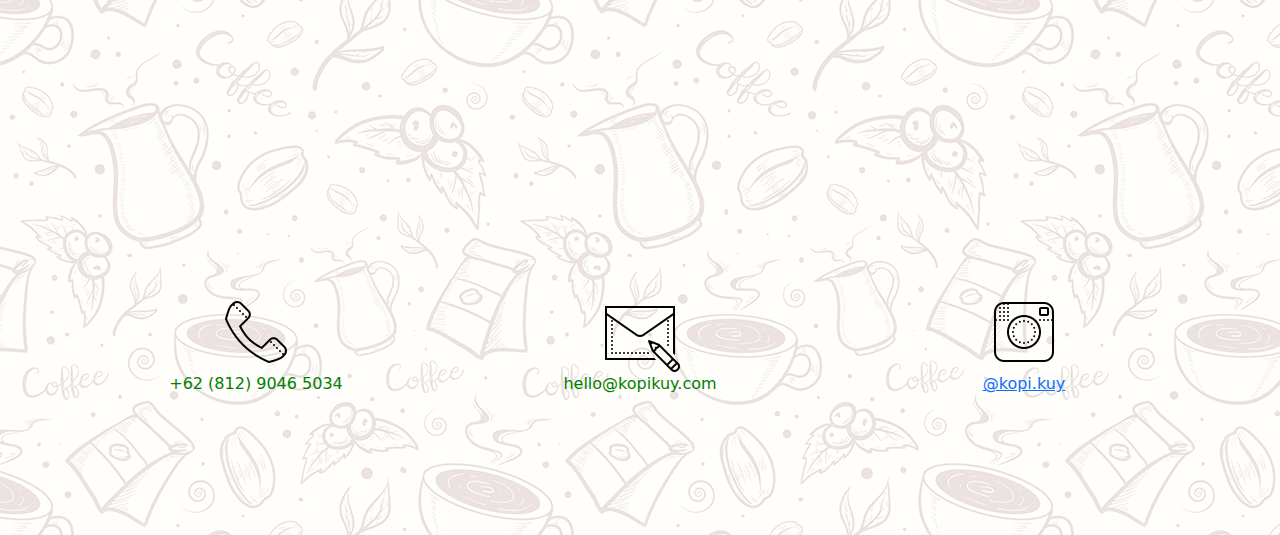
==== commit 7cb7a4ec: "edit footer" ====
--- a/index.html
+++ b/index.html
@@ -225,15 +225,32 @@
             </div>
             </section>
         
-            <footer>
-                <div class="navigasi">
-                    <a href="#best-seller">Best Seller</a>
-                    <a href="#our-team">Our Team</a>
-                    <a href="#review">Review</a>
-                    <a href="#contact-us">Contact Us</a>
-               </div>
-                <p>Copyright kopi kuy: © 2023 Kopi Kuy. All Rights Reserved</p>
-            </footer>
+            <footer class="riki-block py-4 bg-success fixed-bottom">
+                <div class="container">
+                  <div class="row align-items-center">
+                    <div class="col-12 col-md-8">
+                      <ul class="nav justify-content-center justify-content-md-start">
+                        <li class="nav-item ">
+                          <a class="nav-link" href="index.html#best-seller">Best Seller</a>
+                        </li>
+                        <li class="nav-item">
+                          <a class="nav-link" href="index.html#our-team">Our Team</a>
+                        </li>
+                        <li class="nav-item">
+                          <a class="nav-link" href="index.html#review">Review</a>
+                        </li>
+                        <li class="nav-item">
+                          <a class="nav-link" href="index.html#contact-us">Contact Us</a>
+                        </li>
+                      </ul>
+                    </div>
+            
+                    <div class="col-12 col-md-4 mt-4 mt-md-0 text-center text-md-right">
+                      © 2023 Kopi Kuy . All Rights Reserved
+                    </div>
+                  </div>
+                </div>
+              </footer>
         </body>
         </html>
 
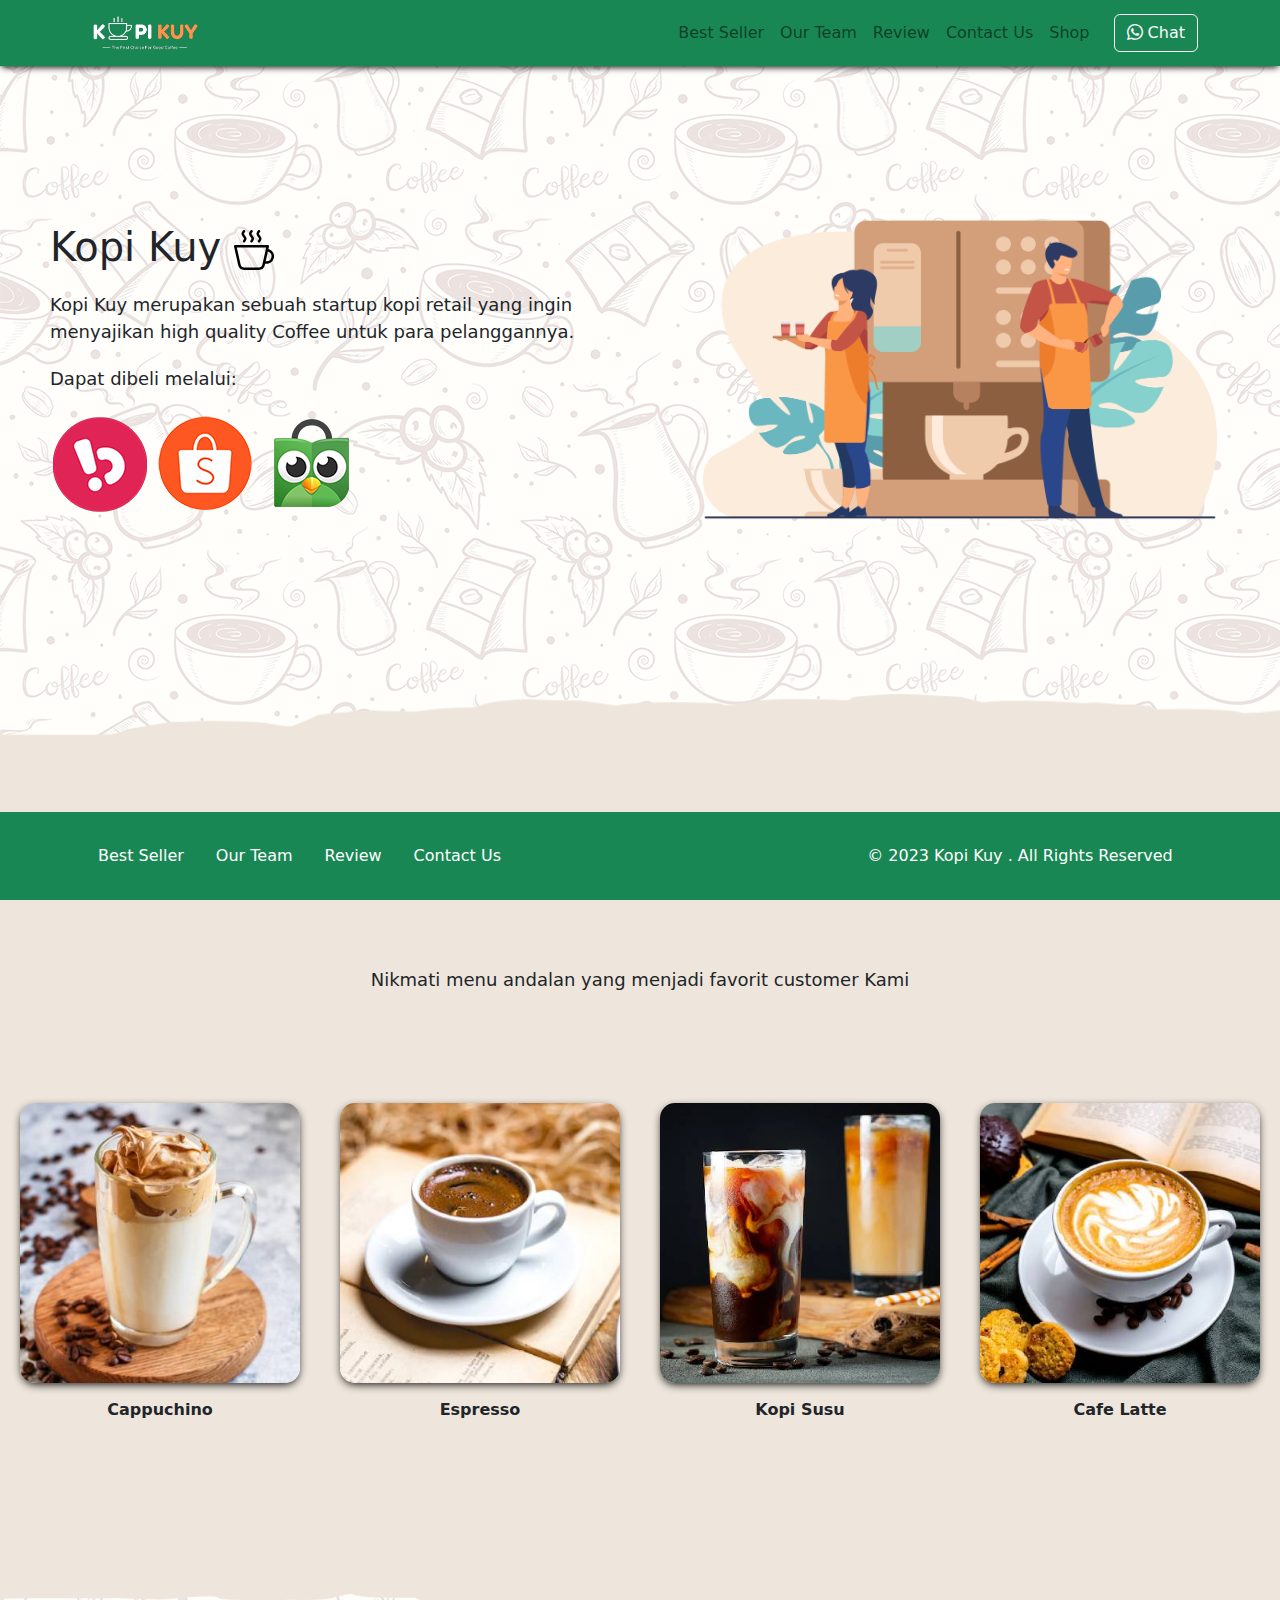
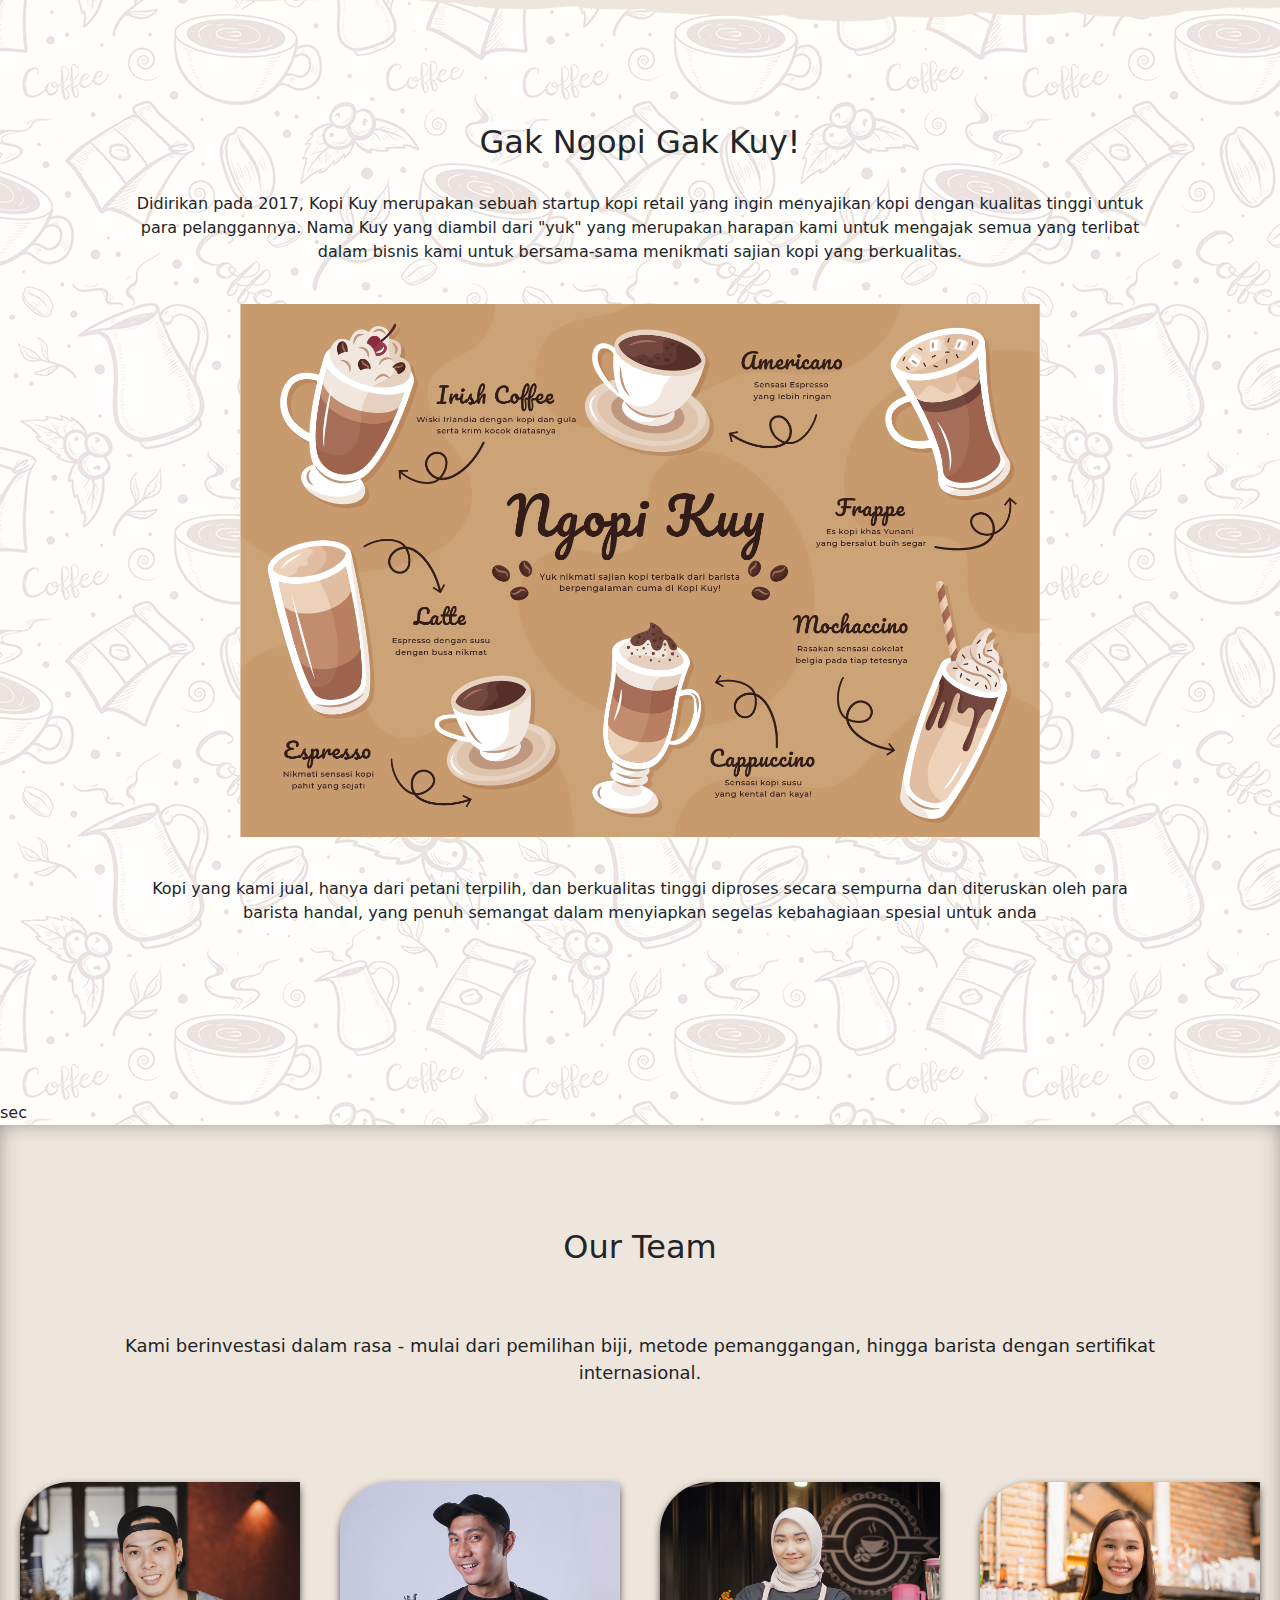
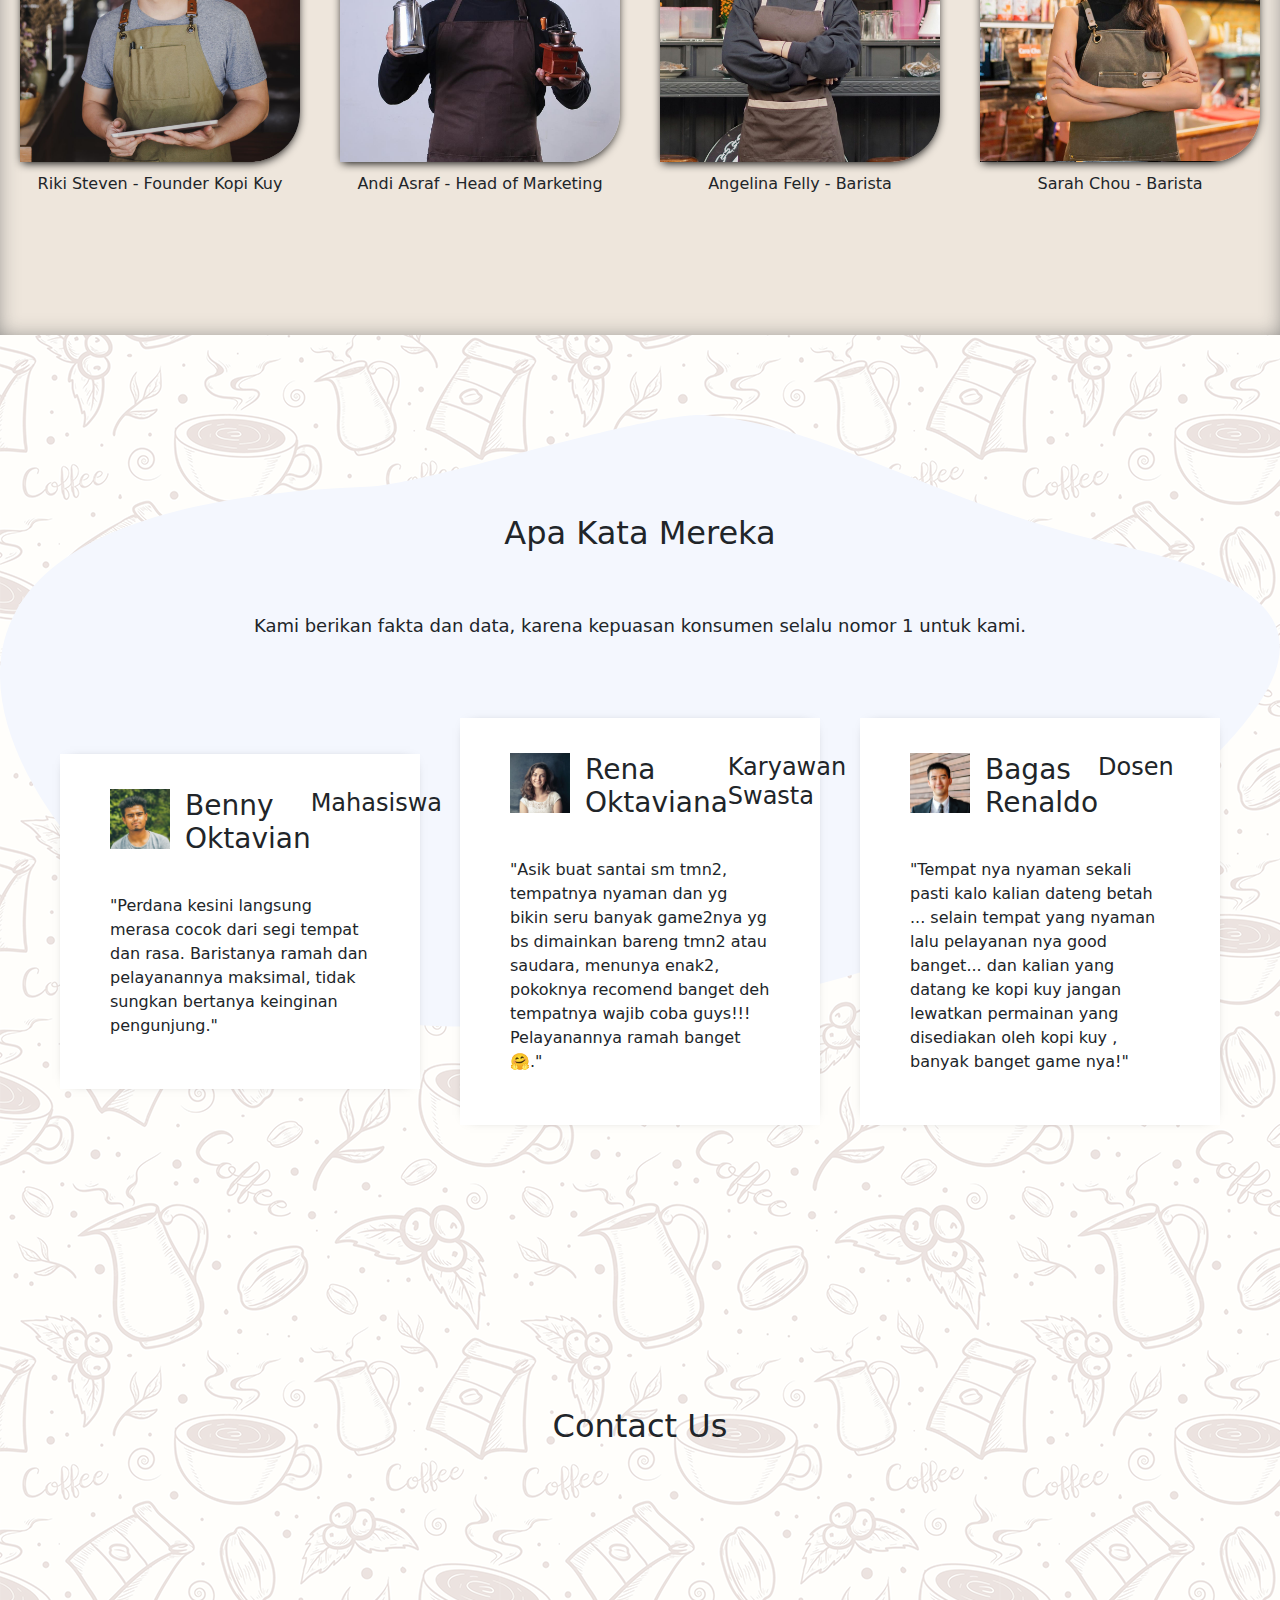
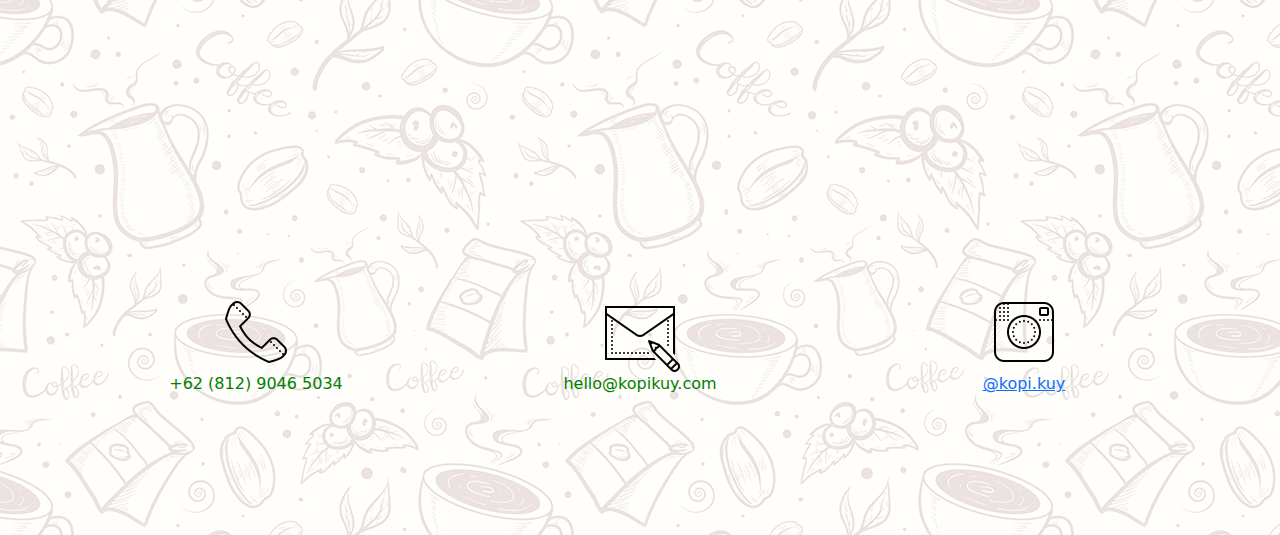
==== commit 9ece0f54: "edit footer dan label profesi customer" ====
--- a/index.html
+++ b/index.html
@@ -163,7 +163,7 @@
                     <div class="profile">
                     <h3>Benny Oktavian
                     </h3>
-                    <p>Mahasiswa </p>
+                    <h4>Mahasiswa </h4>
                    
                 </div>
                 <p>
@@ -174,9 +174,8 @@
                 <div class="testimoni">
                     <img src="images/customer/customer2.jpg" alt="">
                 <div class="profile">
-                    <h3>Rena Oktaviana
-                    </h3>
-                    <p> Karyawan Swasta</p>
+                    <h3>Rena Oktaviana</h3>
+                    <h4> Karyawan Swasta</h4>
 
                 </div>
                 <p>
@@ -190,7 +189,7 @@
                     <div class="profile">
                     <h3>Bagas Renaldo
                      </h3>
-                     <p>   Dosen</p>
+                     <h4>   Dosen</h4>
                     
                 </div>
                 <p>
